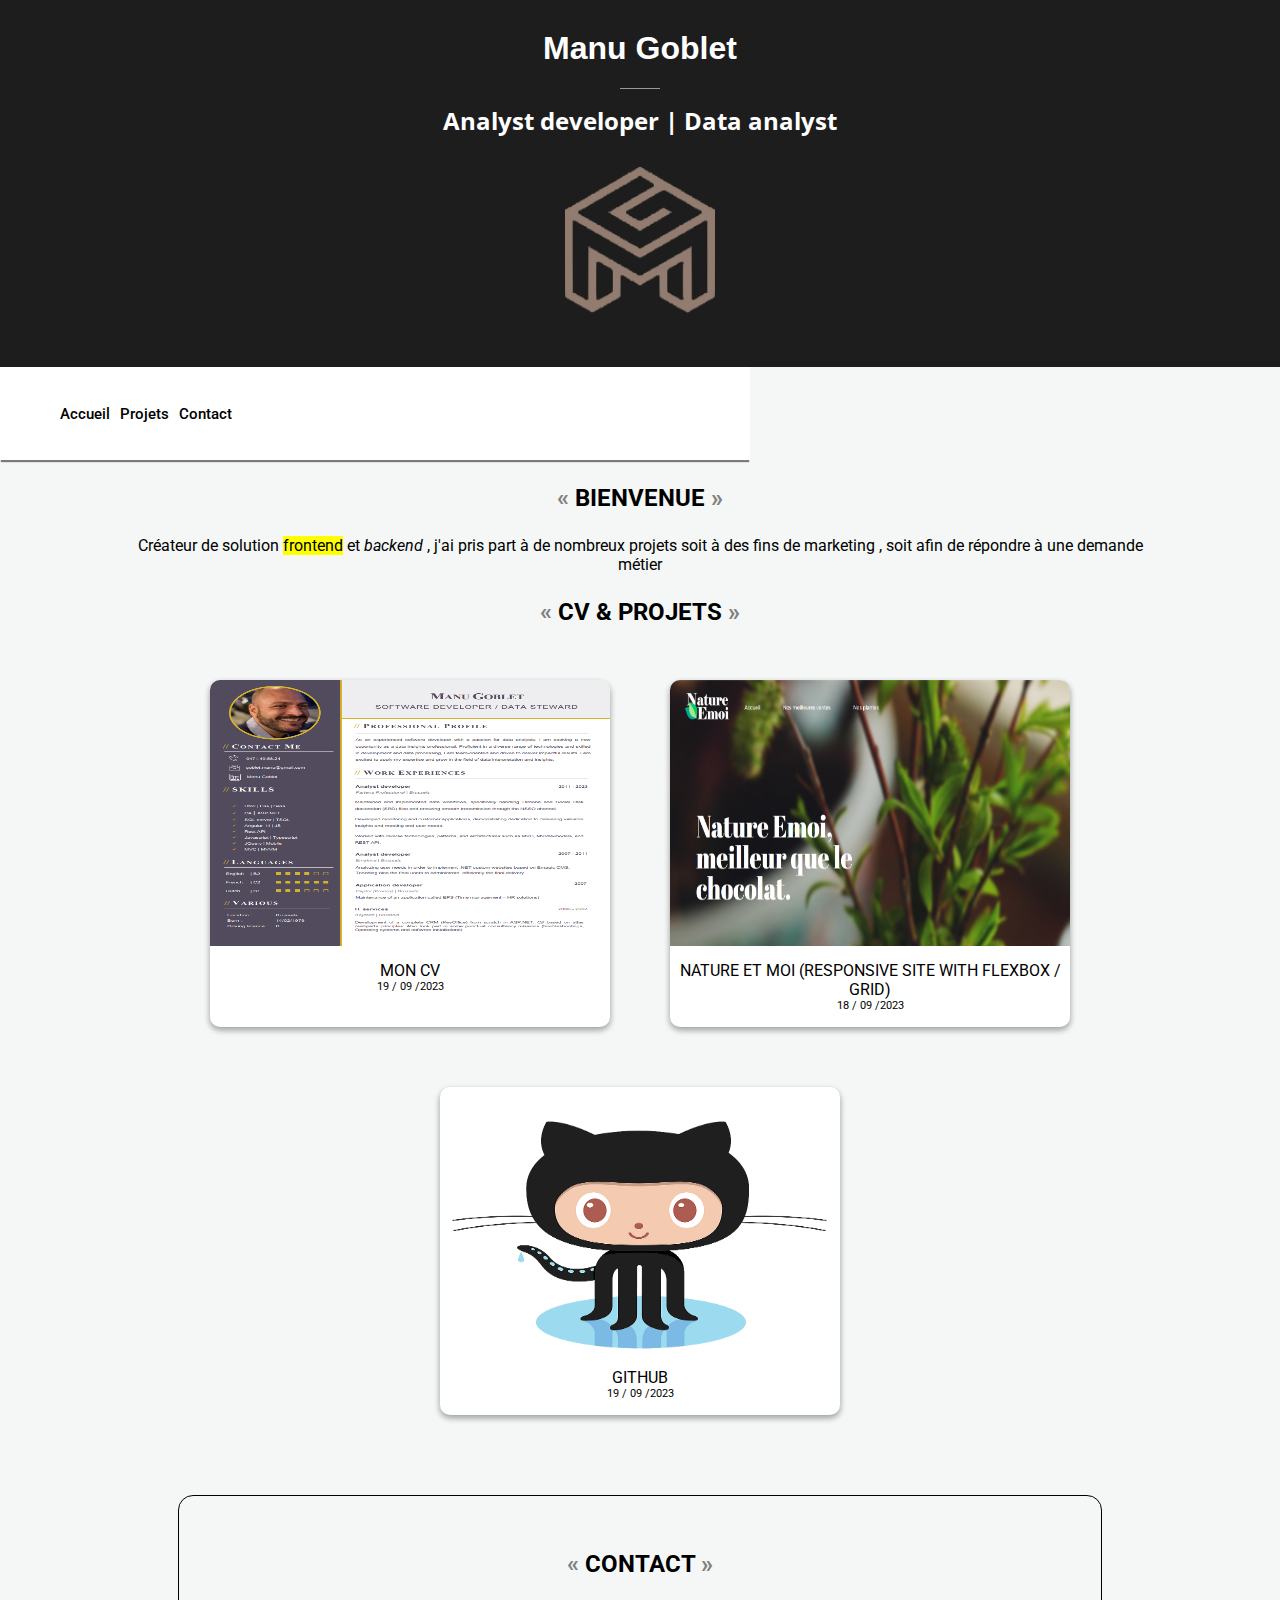
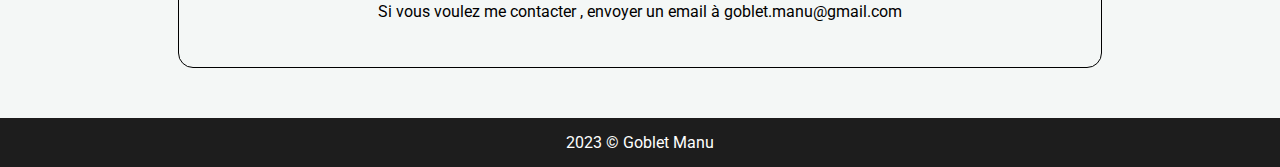
==== index.html @ 2b233a65 "Ajout fichier portfolio" ====
<!DOCTYPE html>
<html lang="en">
<head>
    <meta charset="UTF-8">
    <meta name="viewport" content="width=device-width, initial-scale=1.0">
    <title>Goblet Manu | Analyst developper</title>
    <link rel="stylesheet" type="text/css" href="default.css">
    <meta name="viewport" content="width=device-width">
    <!-- <link rel="preconnect" href="https://fonts.googleapis.com">
    <link rel="preconnect" href="https://fonts.gstatic.com" crossorigin>
    <link href="https://fonts.googleapis.com/css2?family=Open+Sans&family=Roboto:wght@100;400&display=swap" rel="stylesheet"> -->
       
</head>
<body>

    <header>
        <h1>Manu Goblet</h1>
        <span class="separator"></span>
        <h2>Analyst developer | Data analyst</h2>
        <img id="logo" src="images/logo.png" alt="logo" title="Ceci est mon logo"/>
    </header>
    <nav>
        <ul class="nav-links">
            <li><a href="index.html" title="Aller à l'accueil" target="_blank">Accueil</a></li>
            <li><a href="#projets" >Projets</a></li>
            <li><a href="#contact" >Contact</a></li>
        </ul>
    </nav>

    <div class="container">
        <section class="bienvenue">
            <h3>Bienvenue</h3>
            <p>Créateur de solution <mark>frontend</mark> et <em>backend</em> , j'ai pris part à de nombreux projets soit à des fins de marketing , soit afin de répondre à une demande métier </p>
        </section>

        <section class="projets">
            <h3>CV & PROJETS</h3>
            <div id="projets">

                <div class="projet">
                    <a href="./images/CV Goblet 2023V4.pdf" target="_blank">
                        <div class="picture">
                            <img src="images/Capture_CV.png" alt="Mon CV">
                    </div>
                    <span>Mon CV</span>
                    <span class="date-projet">19 / 09 /2023</span>
                    </a>
                </div>

                <div class="projet">
                    <a href="https://goblet.alwaysdata.net/NatureEtMoi/" target="_blank">
                        <div class="picture">
                            <img src="images/CaptureNatureEtMoi.png" alt="Mon premier projet">
                        </div>
                        <span>Nature et moi (Responsive site with Flexbox / Grid)</span>
                        <span class="date-projet">18 / 09 /2023</span>
                    </a>
                </div>
    
                <div class="projet">
                    <a href="https://github.com/Manug1979" target="_blank">
                        <div class="picture">
                            <img src="images/github.png" style="padding-top:30px;" alt="GitHub">
                    </div>
                    <span>GitHub</span>
                    <span class="date-projet">19 / 09 /2023</span>
                    </a>
                </div>
            </div>
        </section>

        <section id="contact">
            <h3>Contact</h3>
            <p>Si vous voulez me contacter , envoyer un email à <a href="mailto:goblet.manu@gmail.com">goblet.manu@gmail.com</a> </p>
        </section>
    </div>
    <footer>
        <span>2023 &copy; Goblet Manu</span>
    </footer>
</body>
</html>
---- default.css ----
@import url('https://fonts.googleapis.com/css2?family=Open+Sans&family=Roboto&display=swap');

*{
    box-sizing: border-box;
}

.container{
    margin:auto;
    width:80%;
}

body{
    font-family:'Roboto',sans-serif;
    background-color: #F4F7F6;
    color:black;
    margin:0;
}

#logo{
    margin-top:20px;
    width:150px;
    padding-top:10px;
    padding-bottom:20px;
}

a{
    text-decoration: none;
    color:black;
}

p{
    /* text-align: justify; */
}

h1{
    font-family: theblacklist,arial ;
    font-size: 2em;
    margin-top:0;
}

h2{
    font-family: 'Open Sans',sans-serif;
    text-align: center;
    font-size:1.5em;
    width:400px;
    margin:auto;
}

h3{
    font-size:1.5em;
    text-transform:uppercase;

}

h3:before {
    content: "« ";
    color:grey;
}
   
h3:after {
    content: " »";
    color:grey;
}




nav{
    display: flex;
    width: 750px;
    justify-items: auto;
     text-align:center; 
     background-color: white;
     box-shadow: 0px 3px 1px -1px rgba(0,0,0,0.5);
     font-size:1.1em;
     padding:15px;
    
}


.nav-links {
    display: flex;
    list-style: none;
    flex-direction: row;
    flex-wrap: nowrap;
    align-items: flex-end;
    width: 100%;
    
}

.nav-links li {
    display: inline-block;
    margin: 5px;
    overflow: hidden;
}

.nav-links a {
    font-size: 15px;
    font-weight: 500;
    color: Black;
    text-decoration: none;
    position: relative;
    display: block;
    transition: transform 0.4s;
}

.nav-links a::before {
    content: attr(data-text);
    position: absolute;
    top: 100%;
}

.nav-links a:hover {
    font-weight: bold;
    transform: translateY(-100%);
}


/* ul{
    padding:0;
    display:flex;
    flex-direction: row;
    flex-wrap: nowrap;
    justify-items: space-around;
}

li{
    list-style-type: none;
    flex:1 1 auto;
}

ul>li:hover{
    font-weight: bold;
} */

header{
    text-align: center;
    background-color:#1D1D1D;
    color:white;
    padding:30px;
}

section{
    text-align: center;
}

footer{
   background-color: #1D1D1D; 
   color:white;
   text-align: center;
   padding:15px;
}

#contact{
    border:1px black solid;
    border-radius:15px;
    padding:30px;
    margin:50px;
}

.separator{
width: 40px;
height: 1px;
margin:15px auto;
display: block;
background-color: #999999;
}

#projets{
    display:flex;
    flex-wrap: wrap;
    flex-direction: row;
    justify-content: center;
    width:100%;
}

.projet{
    width:400px;
    margin:30px;
    background-color: white;
    padding-bottom:15px;
    /* display: inline-block; */
    border-radius: 10px 10px 10px 10px;
    border:0px black solid;
    overflow:hidden;
    box-shadow: 0px 3px 6px rgba(0,0,0,0.16),0 3px 6px rgba(0,0,0,0.23);
}

.projet:hover{
    box-shadow: 0 3px 6px rgba(0,0,0,0.25),0 3px 6px rgba(0,0,0,0.22);
    transition:0.3s;
}


.projet img{
    min-width: 00px;
    width:100%;
    height:266px; 
}

.projet span{
    display:block;
    text-transform: uppercase;
}

.projet .date-projet{
    font-size: 0.7em;
}

.picture{
    width:100%;
    height:266px; 
    overflow:hidden;
    margin-bottom:15px;
    /* margin-top:15px; */
}  

font-face {
    font-family: theblacklist;
    src: url('font/theblacklist.ttf') format('truetype');
}

@media all and (max-width : 1000px) { 



    #logo{
        width:100px;
    }

    .projet{
        width:100%;    
        min-width: 100%;
    }
   .projet img{
        width:100%;
        height:266px;
        min-width: 100%;
   }

   .projet .picture{
        width:100%;
        height:266px;
        min-width: 100%;
    }

    header h2{
        width:90%;
    }

    #contact{
        margin:0 0 30px 0;
    }

    #contact p{
        word-break: break-all;
    }

    html{
        min-width:350px;
    }

}
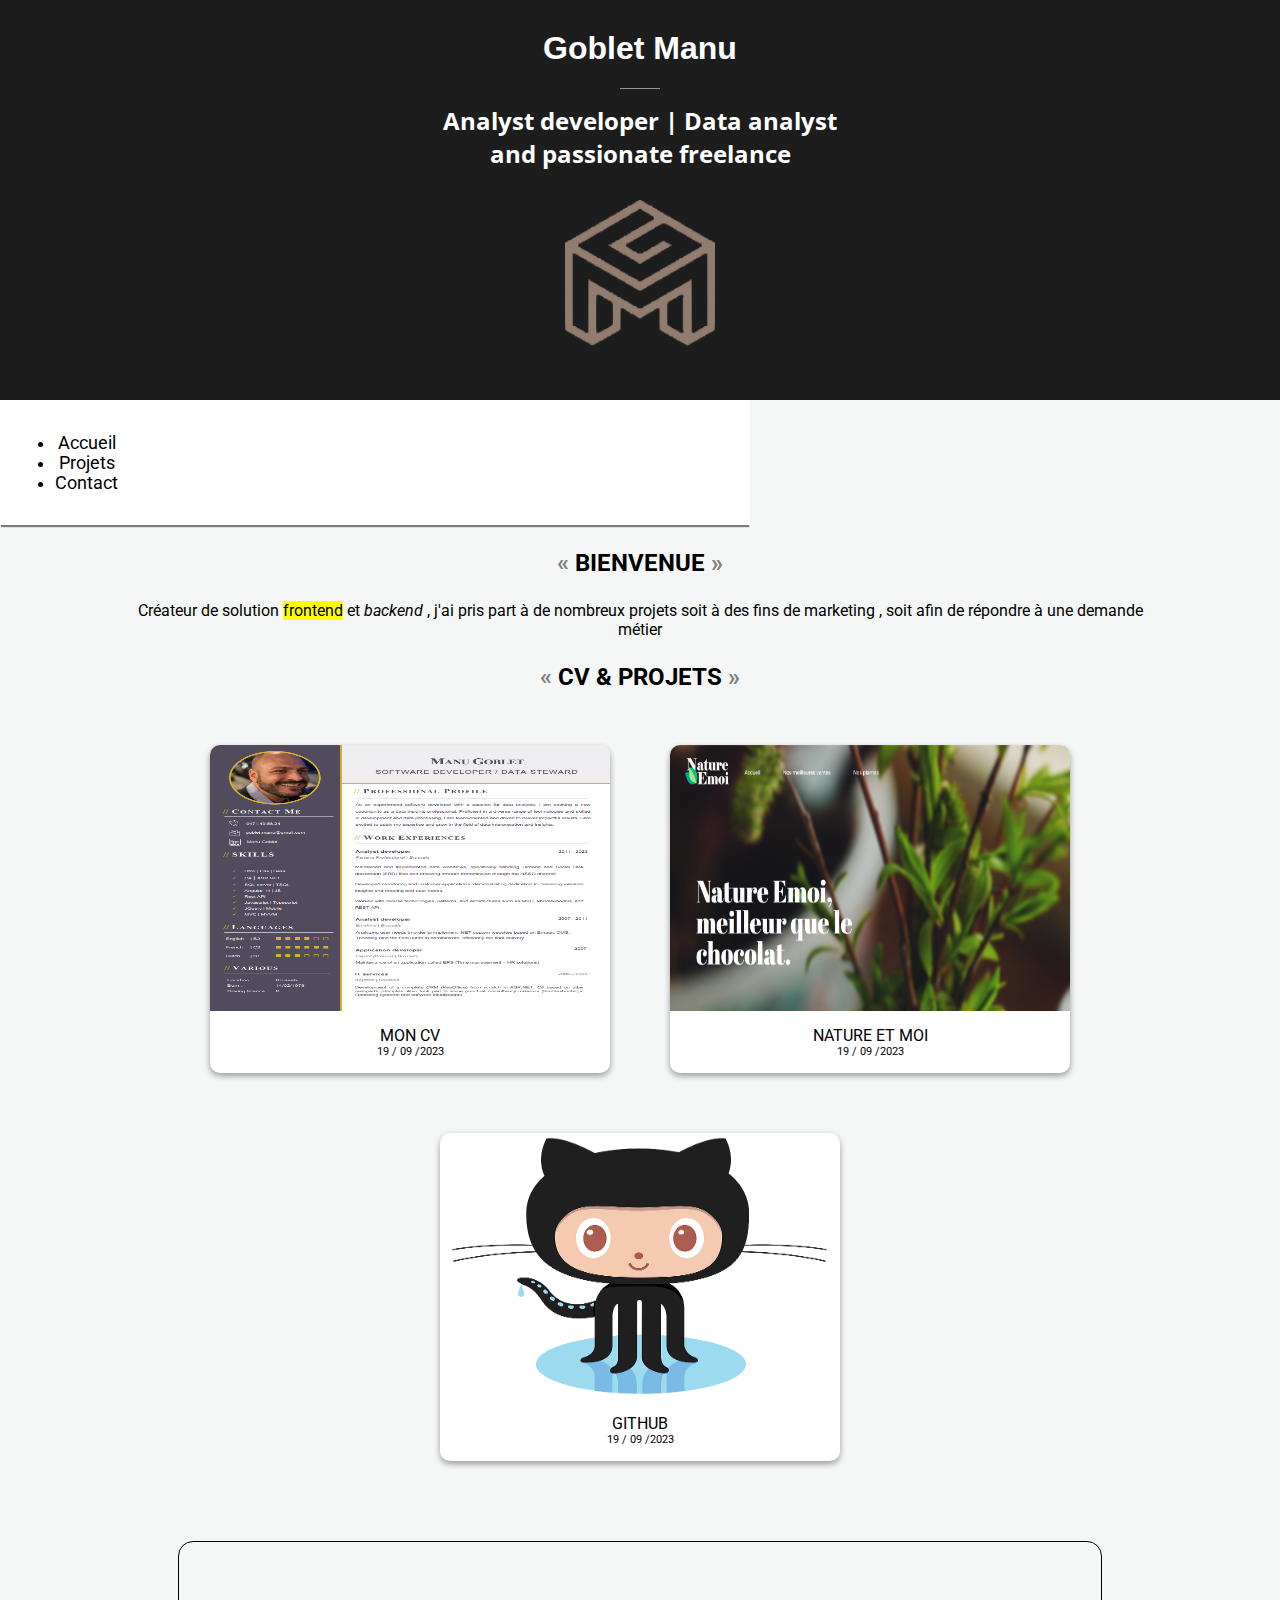
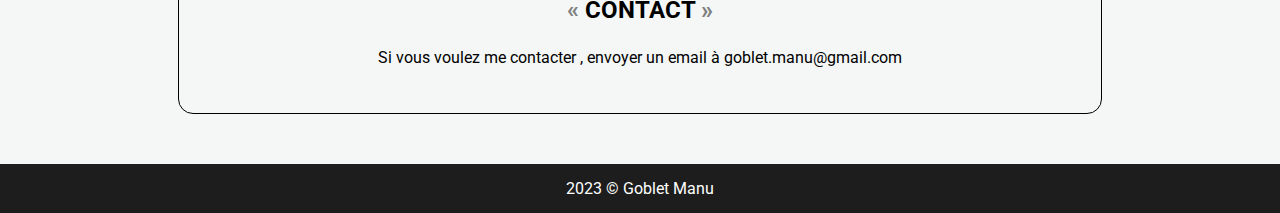
==== commit adb785d9: "Portfolio" ====
--- a/index.html
+++ b/index.html
@@ -14,13 +14,13 @@
 <body>
 
     <header>
-        <h1>Manu Goblet</h1>
+        <h1>Goblet Manu</h1>
         <span class="separator"></span>
-        <h2>Analyst developer | Data analyst</h2>
+        <h2>Analyst developer | Data analyst  and passionate freelance</h2>
         <img id="logo" src="images/logo.png" alt="logo" title="Ceci est mon logo"/>
     </header>
     <nav>
-        <ul class="nav-links">
+        <ul>
             <li><a href="index.html" title="Aller à l'accueil" target="_blank">Accueil</a></li>
             <li><a href="#projets" >Projets</a></li>
             <li><a href="#contact" >Contact</a></li>
@@ -52,15 +52,15 @@
                         <div class="picture">
                             <img src="images/CaptureNatureEtMoi.png" alt="Mon premier projet">
                         </div>
-                        <span>Nature et moi (Responsive site with Flexbox / Grid)</span>
-                        <span class="date-projet">18 / 09 /2023</span>
+                        <span>Nature et moi</span>
+                        <span class="date-projet">19 / 09 /2023</span>
                     </a>
                 </div>
     
                 <div class="projet">
                     <a href="https://github.com/Manug1979" target="_blank">
                         <div class="picture">
-                            <img src="images/github.png" style="padding-top:30px;" alt="GitHub">
+                            <img src="images/github.png" alt="GitHub">
                     </div>
                     <span>GitHub</span>
                     <span class="date-projet">19 / 09 /2023</span>
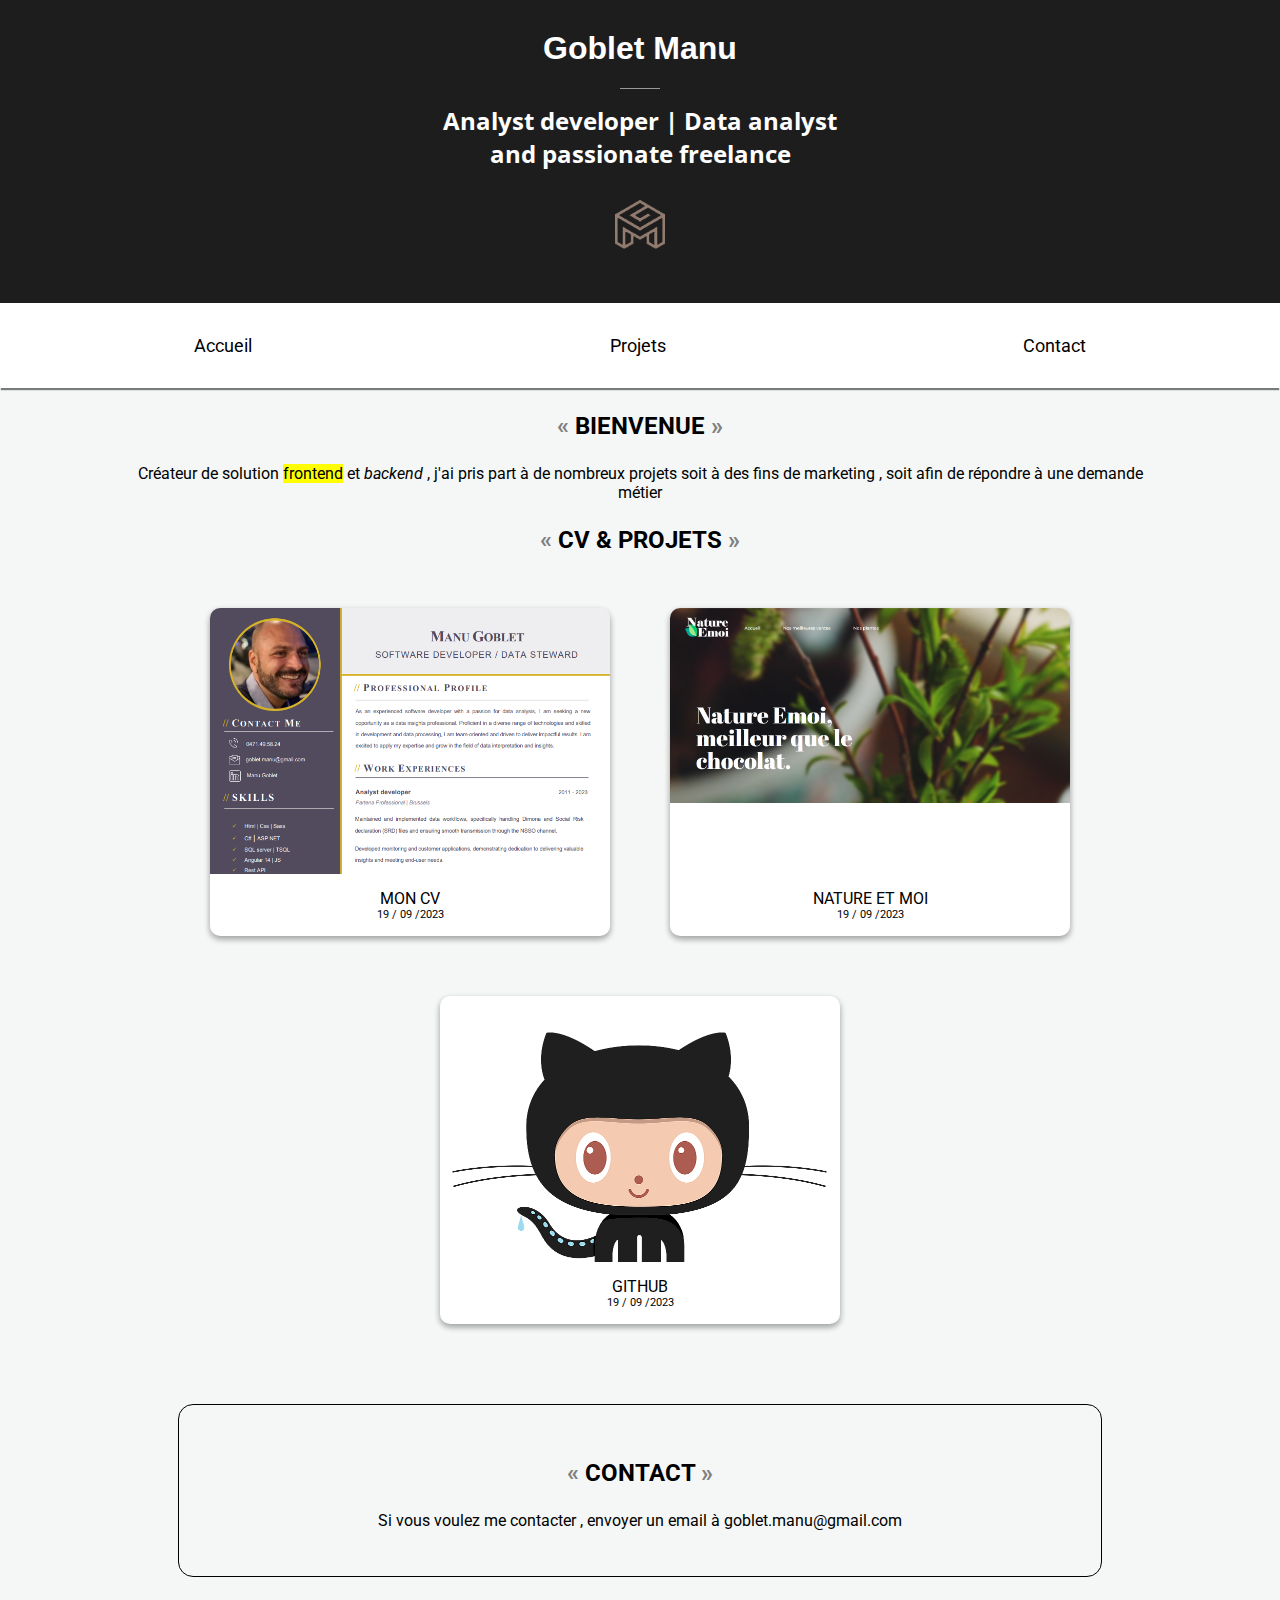
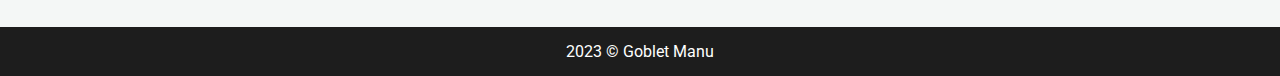
==== commit 92d37c64: "Add padding-top to GithUb image" ====
--- a/index.html
+++ b/index.html
@@ -60,7 +60,7 @@
                 <div class="projet">
                     <a href="https://github.com/Manug1979" target="_blank">
                         <div class="picture">
-                            <img src="images/github.png" alt="GitHub">
+                            <img src="images/github.png" alt="GitHub" title="GitHub">
                     </div>
                     <span>GitHub</span>
                     <span class="date-projet">19 / 09 /2023</span>
--- a/default.css
+++ b/default.css
@@ -18,7 +18,7 @@
 
 #logo{
     margin-top:20px;
-    width:150px;
+    width:50px;
     padding-top:10px;
     padding-bottom:20px;
 }
@@ -66,9 +66,6 @@
 
 
 nav{
-    display: flex;
-    width: 750px;
-    justify-items: auto;
      text-align:center; 
      background-color: white;
      box-shadow: 0px 3px 1px -1px rgba(0,0,0,0.5);
@@ -77,46 +74,7 @@
     
 }
 
-
-.nav-links {
-    display: flex;
-    list-style: none;
-    flex-direction: row;
-    flex-wrap: nowrap;
-    align-items: flex-end;
-    width: 100%;
-    
-}
-
-.nav-links li {
-    display: inline-block;
-    margin: 5px;
-    overflow: hidden;
-}
-
-.nav-links a {
-    font-size: 15px;
-    font-weight: 500;
-    color: Black;
-    text-decoration: none;
-    position: relative;
-    display: block;
-    transition: transform 0.4s;
-}
-
-.nav-links a::before {
-    content: attr(data-text);
-    position: absolute;
-    top: 100%;
-}
-
-.nav-links a:hover {
-    font-weight: bold;
-    transform: translateY(-100%);
-}
-
-
-/* ul{
+ul{
     padding:0;
     display:flex;
     flex-direction: row;
@@ -131,7 +89,7 @@
 
 ul>li:hover{
     font-weight: bold;
-} */
+}
 
 header{
     text-align: center;
@@ -156,6 +114,11 @@
     border-radius:15px;
     padding:30px;
     margin:50px;
+    
+}
+
+#contact p{
+    word-break: break-word;
 }
 
 .separator{
@@ -193,9 +156,8 @@
 
 
 .projet img{
-    min-width: 00px;
+    min-width: 400px;
     width:100%;
-    height:266px; 
 }
 
 .projet span{
@@ -212,8 +174,12 @@
     height:266px; 
     overflow:hidden;
     margin-bottom:15px;
-    /* margin-top:15px; */
 }  
+
+img[title="GitHub"]{
+    padding-top:30px;
+}
+
 
 font-face {
     font-family: theblacklist;
@@ -222,25 +188,19 @@
 
 @media all and (max-width : 1000px) { 
 
-
-
-    #logo{
-        width:100px;
-    }
-
     .projet{
         width:100%;    
         min-width: 100%;
     }
    .projet img{
         width:100%;
-        height:266px;
+        height:auto;
         min-width: 100%;
    }
 
    .projet .picture{
         width:100%;
-        height:266px;
+        height:auto;
         min-width: 100%;
     }
 
@@ -253,7 +213,7 @@
     }
 
     #contact p{
-        word-break: break-all;
+        word-break: break-word;
     }
 
     html{
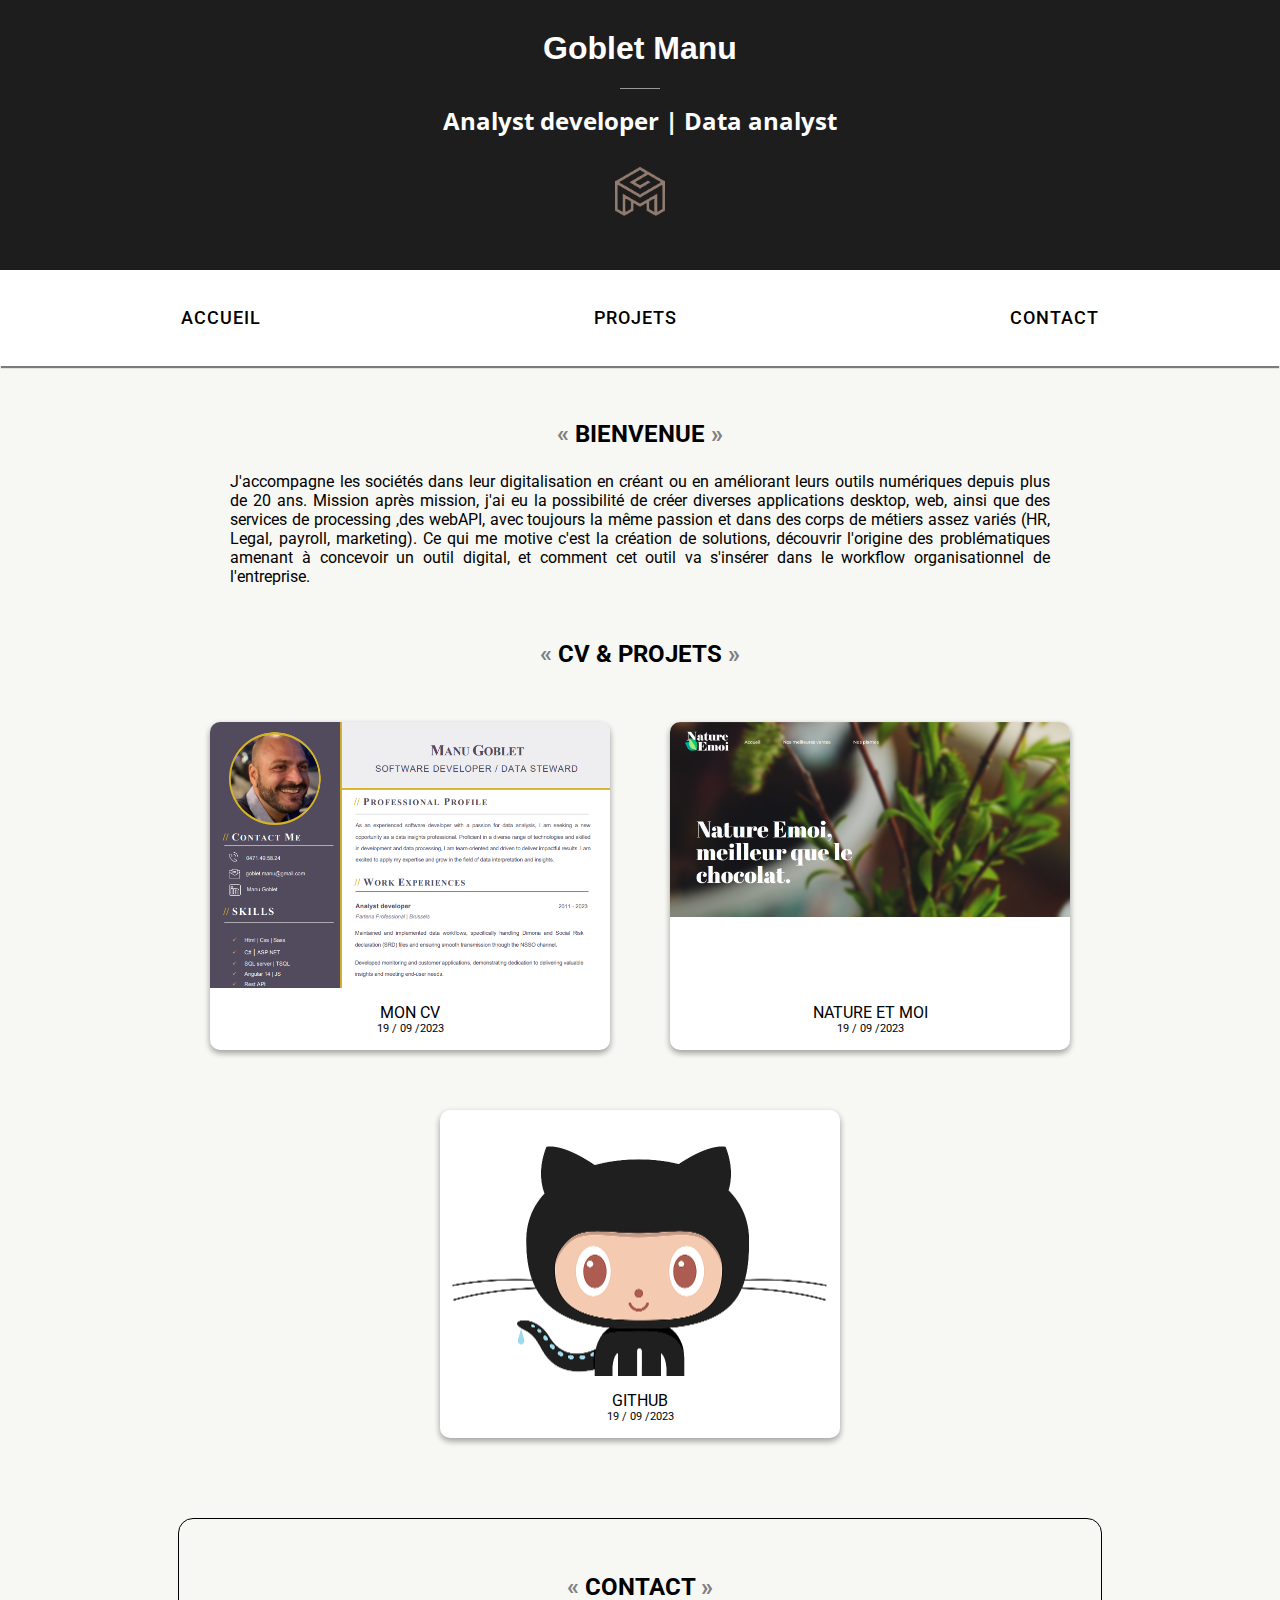
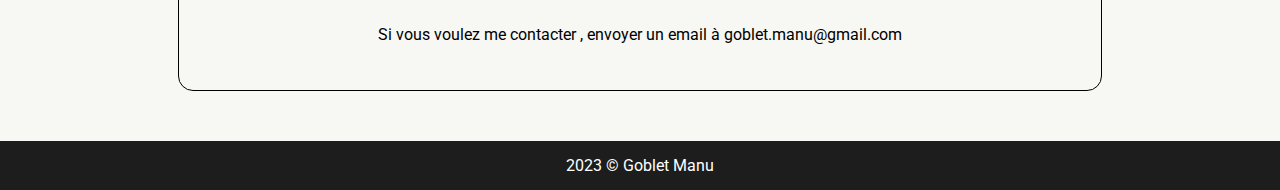
==== commit 22316ca3: "Improve menu" ====
--- a/index.html
+++ b/index.html
@@ -3,7 +3,7 @@
 <head>
     <meta charset="UTF-8">
     <meta name="viewport" content="width=device-width, initial-scale=1.0">
-    <title>Goblet Manu | Analyst developper</title>
+    <title>Manu Goblet | Analyst developper</title>
     <link rel="stylesheet" type="text/css" href="default.css">
     <meta name="viewport" content="width=device-width">
     <!-- <link rel="preconnect" href="https://fonts.googleapis.com">
@@ -16,21 +16,25 @@
     <header>
         <h1>Goblet Manu</h1>
         <span class="separator"></span>
-        <h2>Analyst developer | Data analyst  and passionate freelance</h2>
+        <h2>Analyst developer | Data analyst</h2>
         <img id="logo" src="images/logo.png" alt="logo" title="Ceci est mon logo"/>
     </header>
     <nav>
-        <ul>
-            <li><a href="index.html" title="Aller à l'accueil" target="_blank">Accueil</a></li>
-            <li><a href="#projets" >Projets</a></li>
-            <li><a href="#contact" >Contact</a></li>
+        <ul class="snip1226">
+            <li><a data-hover="Accueil" href="index.html" title="Aller à l'accueil" target="_blank">Accueil</a></li>
+            <li><a data-hover="Projets" href="#projets" >Projets</a></li>
+            <li><a data-hover="Contact" href="#contact" >Contact</a></li>
         </ul>
     </nav>
 
     <div class="container">
         <section class="bienvenue">
             <h3>Bienvenue</h3>
-            <p>Créateur de solution <mark>frontend</mark> et <em>backend</em> , j'ai pris part à de nombreux projets soit à des fins de marketing , soit afin de répondre à une demande métier </p>
+            <p>
+                J'accompagne les sociétés dans leur digitalisation en créant ou en améliorant leurs outils numériques depuis plus de 20 ans. 
+                Mission après mission, j'ai eu la possibilité de créer diverses applications desktop, web, ainsi que des services de processing ,des webAPI, avec toujours la même passion et dans des corps de métiers assez variés (HR, Legal, payroll, marketing).
+                Ce qui me motive c'est la création de solutions, découvrir l'origine des problématiques amenant à concevoir un outil digital, et comment cet outil va s'insérer dans le workflow organisationnel de l'entreprise.
+            </p>
         </section>
 
         <section class="projets">
--- a/default.css
+++ b/default.css
@@ -11,7 +11,7 @@
 
 body{
     font-family:'Roboto',sans-serif;
-    background-color: #F4F7F6;
+    background-color: #f7f7f4;
     color:black;
     margin:0;
 }
@@ -28,9 +28,6 @@
     color:black;
 }
 
-p{
-    /* text-align: justify; */
-}
 
 h1{
     font-family: theblacklist,arial ;
@@ -91,6 +88,62 @@
     font-weight: bold;
 }
 
+.snip1226 {
+    font-family: 'Roboto',sans-serif;
+    text-align: center;
+    text-transform: uppercase;
+    font-weight: 500;
+  }
+  .snip1226 * {
+    box-sizing: border-box;
+    -webkit-transition: all 0.35s ease;
+    transition: all 0.35s ease;
+    
+  }
+  .snip1226 li {
+    display: inline-block;
+    list-style: outside none none;
+    margin: 0 1.5em;
+    overflow: hidden;
+  }
+  .snip1226 a {
+    padding: 0.3em 0;
+    color: black;
+    position: relative;
+    display: inline-block;
+    letter-spacing: 1px;
+    margin: 0;
+    text-decoration: none;
+  }
+  .snip1226 a:before,
+  .snip1226 a:after {
+    position: absolute;
+    -webkit-transition: all 0.35s ease;
+    transition: all 0.35s ease;
+  }
+  .snip1226 a:before {
+    bottom: 100%;
+    display: block;
+    height: 3px; 
+    width: 100%;
+    content: "";
+    background-color: #917c6f;
+  }
+  .snip1226 a:after {
+    padding: 0.3em 0;
+    position: absolute;
+    bottom: 100%;
+    left: 0;
+    content: attr(data-hover);
+    color: black;
+    white-space: nowrap;
+  }
+  .snip1226 li:hover a,
+  .snip1226 .current a {
+    transform: translateY(100%);
+  }
+
+
 header{
     text-align: center;
     background-color:#1D1D1D;
@@ -100,7 +153,18 @@
 
 section{
     text-align: center;
-}
+    padding-top: 30px;
+}
+
+
+
+section[class="bienvenue"] > p{
+    width: 80%;
+    text-align: justify;
+    margin:auto;
+}
+
+
 
 footer{
    background-color: #1D1D1D; 
@@ -220,4 +284,8 @@
         min-width:350px;
     }
 
-}
+    section[class="bienvenue"] > p{
+        text-align: justify;
+    }
+
+}
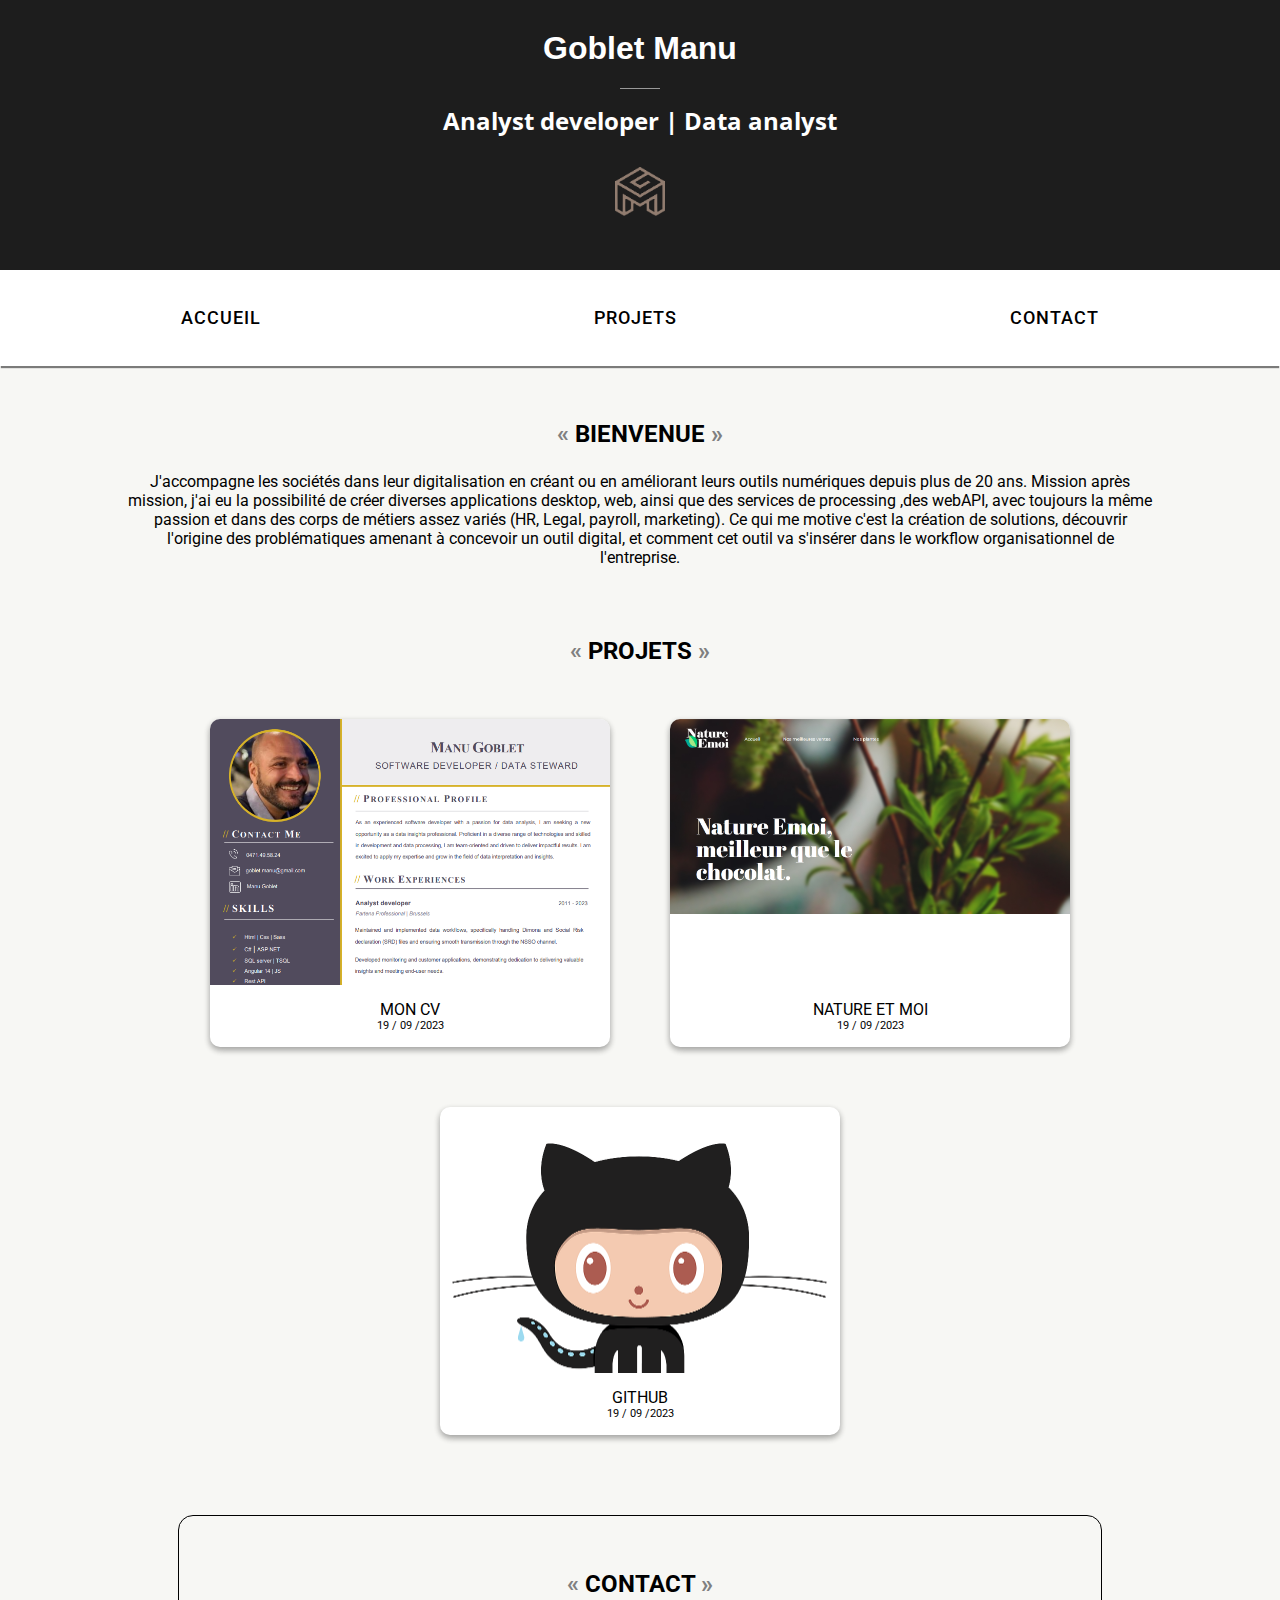
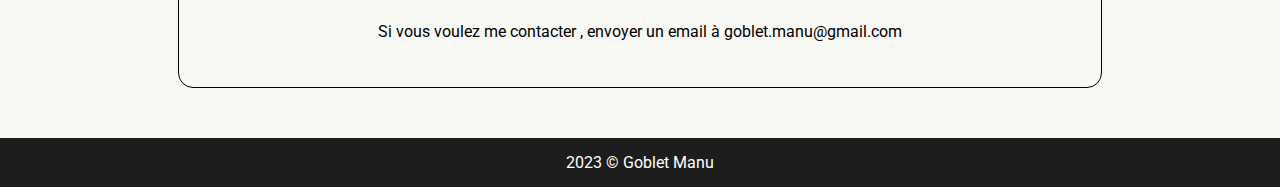
==== commit 0801798a: "Layout issue" ====
--- a/index.html
+++ b/index.html
@@ -20,8 +20,8 @@
         <img id="logo" src="images/logo.png" alt="logo" title="Ceci est mon logo"/>
     </header>
     <nav>
-        <ul class="snip1226">
-            <li><a data-hover="Accueil" href="index.html" title="Aller à l'accueil" target="_blank">Accueil</a></li>
+        <ul class="nav-links">
+            <li><a data-hover="Accueil" href="#bienvenue">Accueil</a></li>
             <li><a data-hover="Projets" href="#projets" >Projets</a></li>
             <li><a data-hover="Contact" href="#contact" >Contact</a></li>
         </ul>
@@ -29,19 +29,21 @@
 
     <div class="container">
         <section class="bienvenue">
-            <h3>Bienvenue</h3>
-            <p>
+            <div id="bienvenue">
+               <h3>Bienvenue</h3>
+               <p>
                 J'accompagne les sociétés dans leur digitalisation en créant ou en améliorant leurs outils numériques depuis plus de 20 ans. 
                 Mission après mission, j'ai eu la possibilité de créer diverses applications desktop, web, ainsi que des services de processing ,des webAPI, avec toujours la même passion et dans des corps de métiers assez variés (HR, Legal, payroll, marketing).
                 Ce qui me motive c'est la création de solutions, découvrir l'origine des problématiques amenant à concevoir un outil digital, et comment cet outil va s'insérer dans le workflow organisationnel de l'entreprise.
-            </p>
+               </p>
+            </div>
         </section>
 
-        <section class="projets">
-            <h3>CV & PROJETS</h3>
-            <div id="projets">
 
-                <div class="projet">
+        <section id="projets">
+            <h3>Projets</h3>    
+            <div class="projets">
+               <div class="projet">
                     <a href="./images/CV Goblet 2023V4.pdf" target="_blank">
                         <div class="picture">
                             <img src="images/Capture_CV.png" alt="Mon CV">
@@ -65,7 +67,7 @@
                     <a href="https://github.com/Manug1979" target="_blank">
                         <div class="picture">
                             <img src="images/github.png" alt="GitHub" title="GitHub">
-                    </div>
+                        </div>
                     <span>GitHub</span>
                     <span class="date-projet">19 / 09 /2023</span>
                     </a>
--- a/default.css
+++ b/default.css
@@ -88,25 +88,25 @@
     font-weight: bold;
 }
 
-.snip1226 {
+.nav-links {
     font-family: 'Roboto',sans-serif;
     text-align: center;
     text-transform: uppercase;
     font-weight: 500;
   }
-  .snip1226 * {
+  .nav-links * {
     box-sizing: border-box;
     -webkit-transition: all 0.35s ease;
     transition: all 0.35s ease;
     
   }
-  .snip1226 li {
+  .nav-links li {
     display: inline-block;
     list-style: outside none none;
     margin: 0 1.5em;
     overflow: hidden;
   }
-  .snip1226 a {
+  .nav-links a {
     padding: 0.3em 0;
     color: black;
     position: relative;
@@ -115,13 +115,13 @@
     margin: 0;
     text-decoration: none;
   }
-  .snip1226 a:before,
-  .snip1226 a:after {
+  .nav-links a:before,
+  .nav-links a:after {
     position: absolute;
     -webkit-transition: all 0.35s ease;
     transition: all 0.35s ease;
   }
-  .snip1226 a:before {
+  .nav-links a:before {
     bottom: 100%;
     display: block;
     height: 3px; 
@@ -129,7 +129,7 @@
     content: "";
     background-color: #917c6f;
   }
-  .snip1226 a:after {
+  .nav-links a:after {
     padding: 0.3em 0;
     position: absolute;
     bottom: 100%;
@@ -138,8 +138,8 @@
     color: black;
     white-space: nowrap;
   }
-  .snip1226 li:hover a,
-  .snip1226 .current a {
+  .nav-links li:hover a,
+  .nav-links .current a {
     transform: translateY(100%);
   }
 
@@ -193,7 +193,7 @@
 background-color: #999999;
 }
 
-#projets{
+.projets{
     display:flex;
     flex-wrap: wrap;
     flex-direction: row;
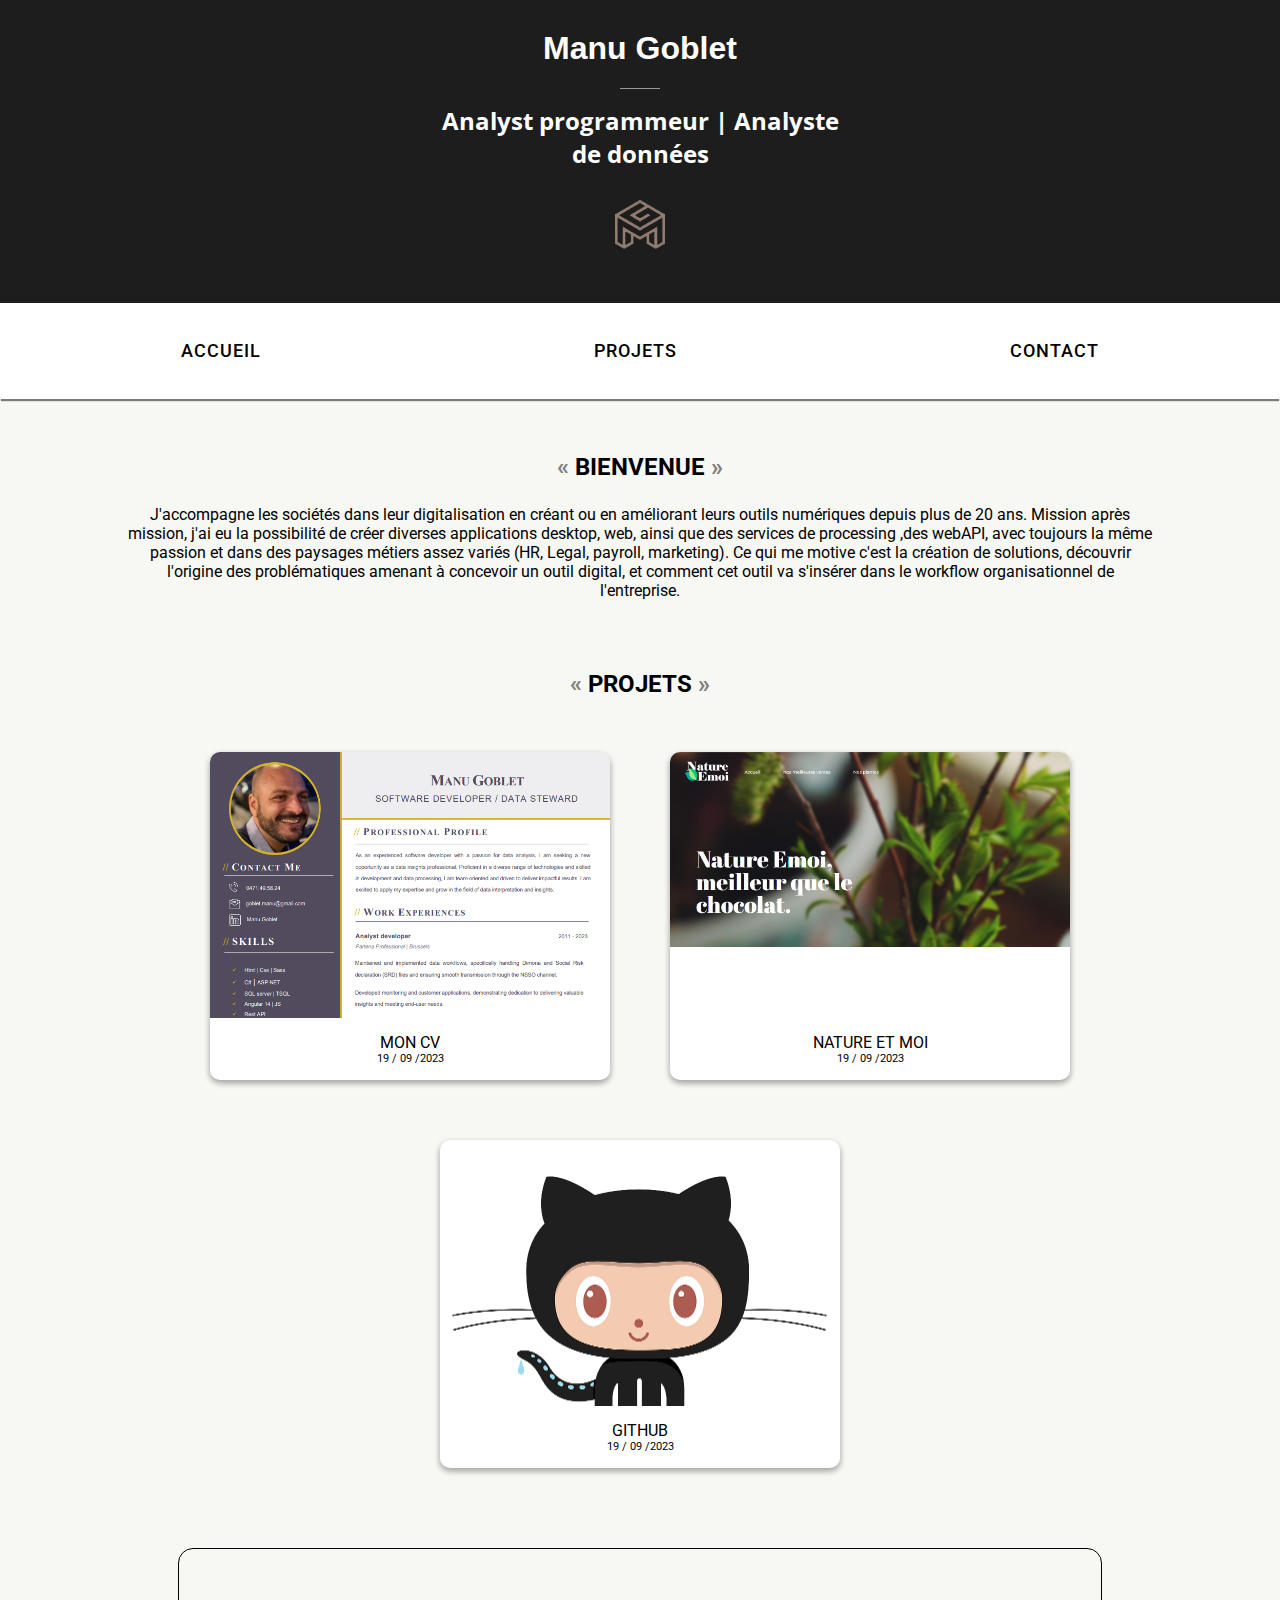
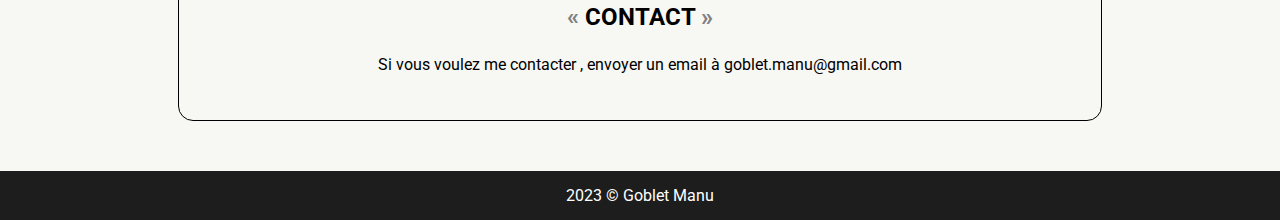
==== commit 3d6d66bd: "Change title H1 content" ====
--- a/index.html
+++ b/index.html
@@ -3,7 +3,7 @@
 <head>
     <meta charset="UTF-8">
     <meta name="viewport" content="width=device-width, initial-scale=1.0">
-    <title>Manu Goblet | Analyst developper</title>
+    <title>Manu Goblet | Analyst developer</title>
     <link rel="stylesheet" type="text/css" href="default.css">
     <meta name="viewport" content="width=device-width">
     <!-- <link rel="preconnect" href="https://fonts.googleapis.com">
@@ -14,9 +14,9 @@
 <body>
 
     <header>
-        <h1>Goblet Manu</h1>
+        <h1>Manu Goblet</h1>
         <span class="separator"></span>
-        <h2>Analyst developer | Data analyst</h2>
+        <h2>Analyst programmeur | Analyste de données</h2>
         <img id="logo" src="images/logo.png" alt="logo" title="Ceci est mon logo"/>
     </header>
     <nav>
@@ -33,7 +33,7 @@
                <h3>Bienvenue</h3>
                <p>
                 J'accompagne les sociétés dans leur digitalisation en créant ou en améliorant leurs outils numériques depuis plus de 20 ans. 
-                Mission après mission, j'ai eu la possibilité de créer diverses applications desktop, web, ainsi que des services de processing ,des webAPI, avec toujours la même passion et dans des corps de métiers assez variés (HR, Legal, payroll, marketing).
+                Mission après mission, j'ai eu la possibilité de créer diverses applications desktop, web, ainsi que des services de processing ,des webAPI, avec toujours la même passion et dans des paysages métiers assez variés (HR, Legal, payroll, marketing).
                 Ce qui me motive c'est la création de solutions, découvrir l'origine des problématiques amenant à concevoir un outil digital, et comment cet outil va s'insérer dans le workflow organisationnel de l'entreprise.
                </p>
             </div>
--- a/default.css
+++ b/default.css
@@ -103,7 +103,7 @@
   .nav-links li {
     display: inline-block;
     list-style: outside none none;
-    margin: 0 1.5em;
+    margin: 0 0.5em;
     overflow: hidden;
   }
   .nav-links a {
